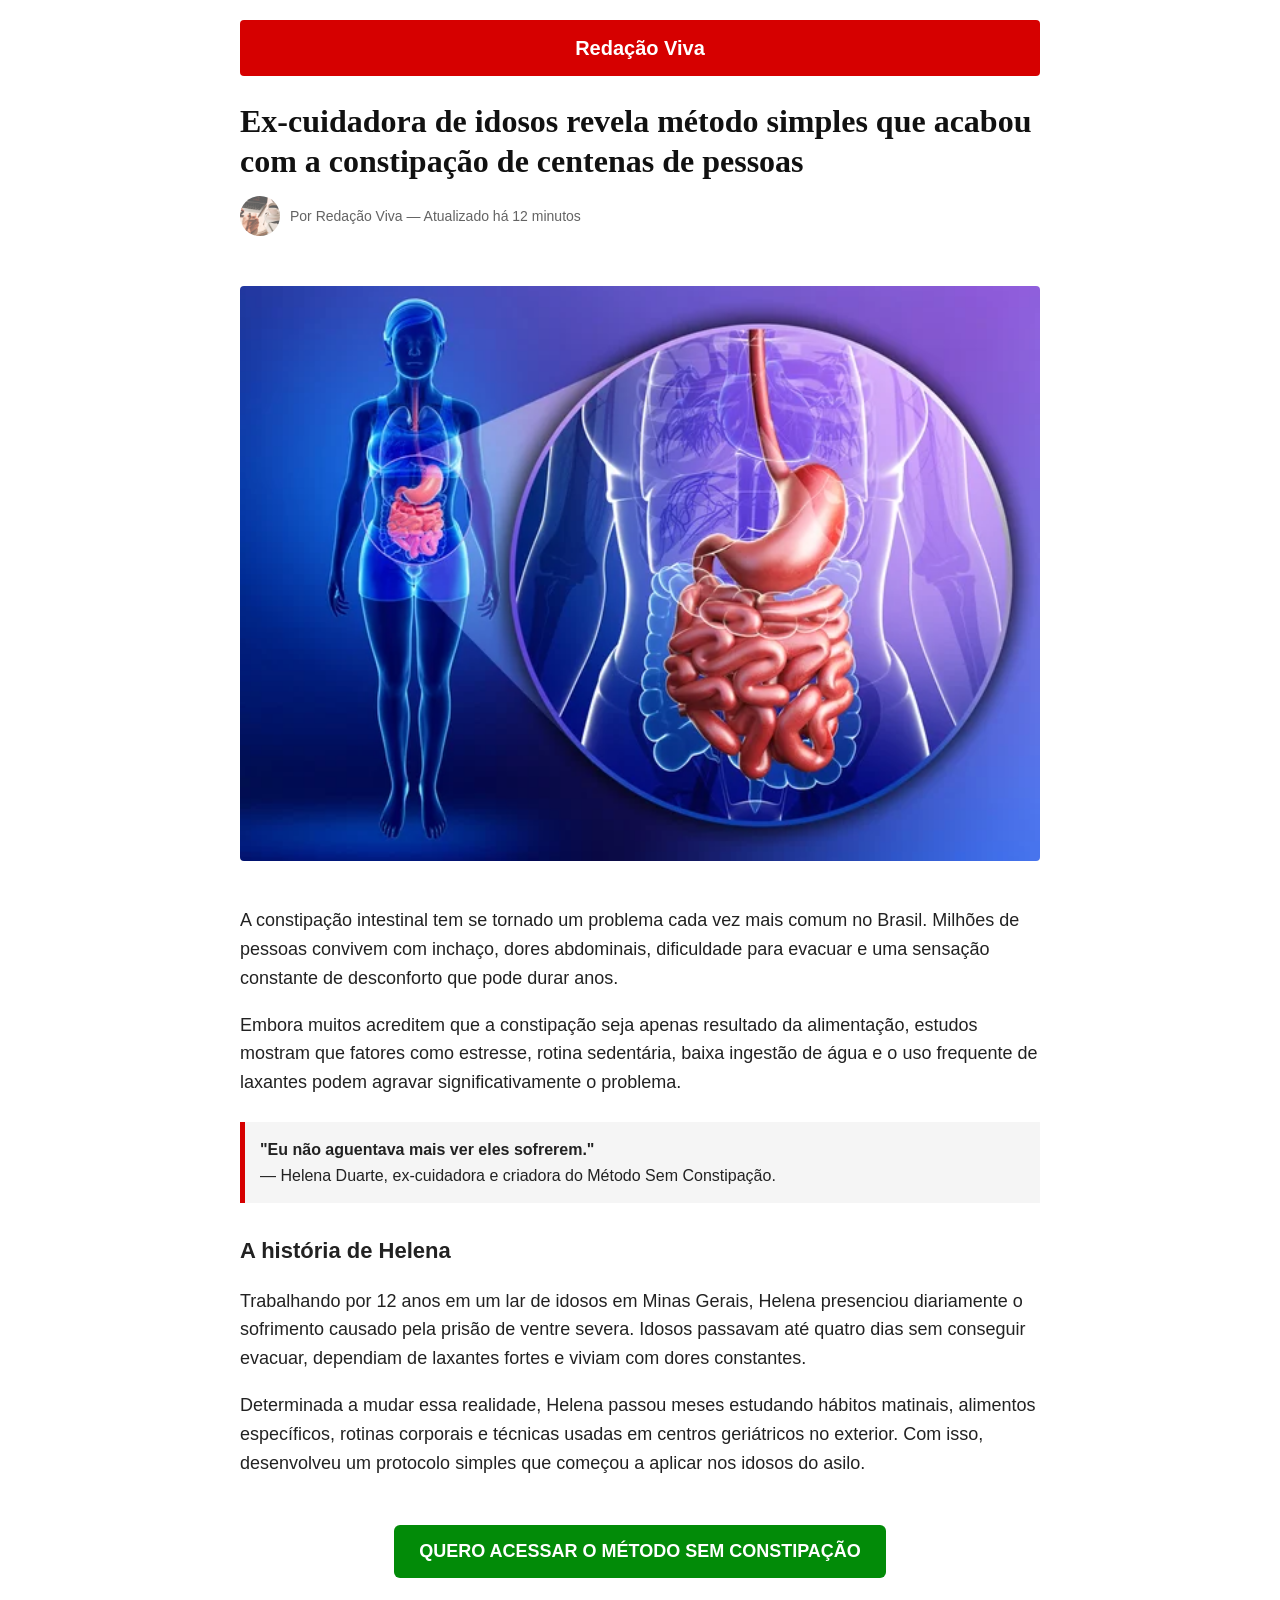
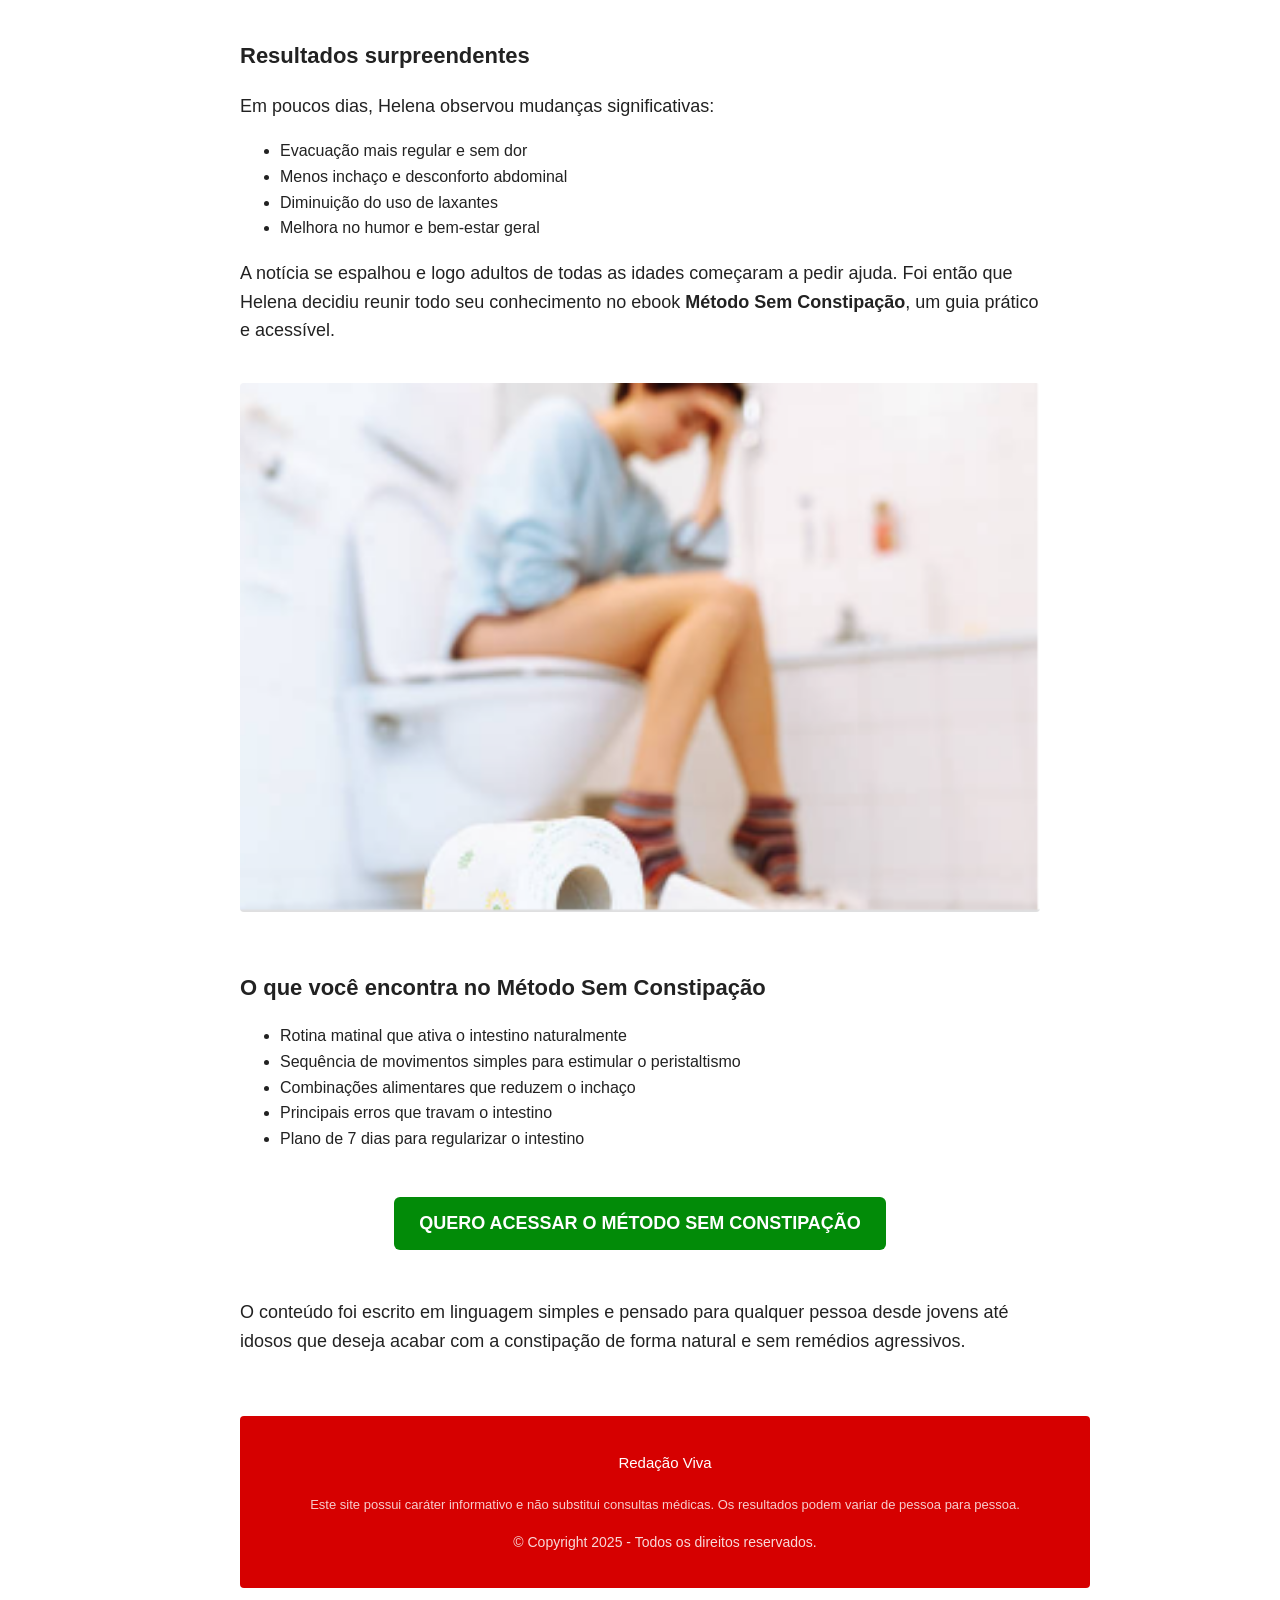
==== redacao/index.html @ 636f5563 "Add files via upload" ====
<!DOCTYPE html>
<html lang="pt-BR">
<head>
    <meta charset="UTF-8">
    <meta name="viewport" content="width=device-width, initial-scale=1.0">
    <title>Redação Viva - Método Sem Constipação</title>
    <style>
        body {
            font-family: Arial, Helvetica, sans-serif;
            background: #ffffff;
            margin: 0;
            padding: 0;
            line-height: 1.6;
            color: #222;
        }

        .container {
            max-width: 800px;
            margin: auto;
            padding: 20px;
        }

        /* HEADER AGORA DENTRO DO CONTAINER */
        header {
            background: #d60000;
            color: #fff;
            padding: 12px 15px;
            font-size: 20px;
            font-weight: bold;
            text-align: center;
            border-radius: 4px;
        }

        h1 {
            font-size: 32px;
            color: #111;
            font-family: 'Georgia', 'Times New Roman', serif;
            line-height: 1.25;
            font-weight: 700;
            margin: 25px 0 15px 0;
        }

        h2 {
            font-size: 22px;
            margin-top: 30px;
        }

        p {
            font-size: 18px;
        }

        .creditos {
            font-size: 14px;
            opacity: 0.7;
            margin-bottom: 30px;
        }

        .cta {
    display: inline-block;      /* Não ocupa 100% da largura */
    text-align: center;
    background: #028b08;
    color: #fff;
    padding: 12px 25px;         /* Ajuste o tamanho vertical/horizontal */
    font-size: 18px;            /* Menor que antes */
    border-radius: 6px;
    margin: 30px auto;          /* Centraliza o botão */
    font-weight: bold;
    text-decoration: none;
}


        .cta:hover {
            background: #1b5e20;
        }

        .box {
            background: #f5f5f5;
            padding: 15px;
            border-left: 5px solid #d60000;
            margin: 25px 0;
        }

        /* IMAGEM RESPONSIVA */
        .top-image {
            width: 100%;
            height: auto;
            margin: 20px 0;
            border-radius: 4px;
        }

        /* RODAPÉ AGORA DENTRO DO CONTAINER */
        footer {
            margin-top: 60px;
        }

        .footer-bar {
            background: #d60000;
            width: 100%;
            padding: 35px 25px;
            text-align: center;
            color: #fff;
            font-size: 15px;
            font-weight: 300;
            line-height: 1.6;
            border-radius: 4px;
        }

        .footer-links {
            margin-top: 15px;
            font-size: 14px;
            opacity: 0.9;
        }

        .footer-links a {
            color: #fff;
            text-decoration: underline;
            margin: 0 8px;
            opacity: 0.9;
        }

        .footer-disclaimer {
            margin-top: 20px;
            font-size: 13px;
            opacity: 0.8;
        }

        .copy {
            margin-top: 15px;
            font-size: 14px;
            opacity: 0.85;
        }
    </style>
</head>
<body>

<div class="container">

    <!-- HEADER DENTRO DO CONTAINER -->
    <header>
        Redação Viva
    </header>

    <h1>
        Ex-cuidadora de idosos revela método simples que acabou com a constipação de centenas de pessoas
    </h1>

    <!-- Créditos com imagem circular -->
<p class="creditos">
    <img src="images/redação.png" alt="Foto Redação" class="creditos-img">
    Por Redação Viva — Atualizado há 12 minutos
</p>

<style>
.creditos {
    font-size: 14px;
    opacity: 0.7;
    margin-bottom: 30px;
    display: flex;
    align-items: center;
    gap: 10px; /* Espaço entre imagem e texto */
}

.creditos-img {
    width: 40px;       /* Tamanho da imagem */
    height: 40px;      /* Tamanho da imagem */
    border-radius: 50%; /* Torna circular */
    object-fit: cover;  /* Mantém proporção e recorta */
}
</style>


    <!-- IMAGEM ACIMA DO PARÁGRAFO -->
    <img src="images/intest.jpg" alt="Imagem sobre constipação" class="top-image">

    <p>
        A constipação intestinal tem se tornado um problema cada vez mais comum no Brasil. Milhões de pessoas convivem com
        inchaço, dores abdominais, dificuldade para evacuar e uma sensação constante de desconforto que pode durar anos.
    </p>

    <p>
        Embora muitos acreditem que a constipação seja apenas resultado da alimentação, estudos mostram que fatores como
        estresse, rotina sedentária, baixa ingestão de água e o uso frequente de laxantes podem agravar significativamente
        o problema.
    </p>

    <div class="box">
        <strong>"Eu não aguentava mais ver eles sofrerem."</strong><br>
        — Helena Duarte, ex-cuidadora e criadora do Método Sem Constipação.
    </div>

    <h2>A história de Helena</h2>

    <p>
        Trabalhando por 12 anos em um lar de idosos em Minas Gerais, Helena presenciou diariamente o sofrimento causado
        pela prisão de ventre severa. Idosos passavam até quatro dias sem conseguir evacuar, dependiam de laxantes fortes
        e viviam com dores constantes.
    </p>

    <p>
        Determinada a mudar essa realidade, Helena passou meses estudando hábitos matinais, alimentos específicos, rotinas
        corporais e técnicas usadas em centros geriátricos no exterior. Com isso, desenvolveu um protocolo simples que começou
        a aplicar nos idosos do asilo.
    </p>

    <div style="text-align:center;">
    <a class="cta" href="https://receitasdestravei.site/eu-quero/">QUERO ACESSAR O MÉTODO SEM CONSTIPAÇÃO</a>
</div>


    <h2>Resultados surpreendentes</h2>

    <p>Em poucos dias, Helena observou mudanças significativas:</p>

    <ul>
        <li>Evacuação mais regular e sem dor</li>
        <li>Menos inchaço e desconforto abdominal</li>
        <li>Diminuição do uso de laxantes</li>
        <li>Melhora no humor e bem-estar geral</li>
    </ul>

    <p>
        A notícia se espalhou e logo adultos de todas as idades começaram a pedir ajuda. Foi então que Helena decidiu
        reunir todo seu conhecimento no ebook <strong>Método Sem Constipação</strong>, um guia prático e acessível.
    </p>

    <!-- IMAGEM ACIMA DO PARÁGRAFO -->
    <img src="images/constipaçao-mulher.png" alt="Imagem sobre constipação" class="top-image">

    <h2>O que você encontra no Método Sem Constipação</h2>

    <ul>
        <li>Rotina matinal que ativa o intestino naturalmente</li>
        <li>Sequência de movimentos simples para estimular o peristaltismo</li>
        <li>Combinações alimentares que reduzem o inchaço</li>
        <li>Principais erros que travam o intestino</li>
        <li>Plano de 7 dias para regularizar o intestino</li>
    </ul>

    <div style="text-align:center;">
    <a class="cta" href="https://receitasdestravei.site/eu-quero/">QUERO ACESSAR O MÉTODO SEM CONSTIPAÇÃO</a>
</div>


    <p>
        O conteúdo foi escrito em linguagem simples e pensado para qualquer pessoa desde jovens até idosos que deseja
        acabar com a constipação de forma natural e sem remédios agressivos.
    </p>


    <!-- RODAPÉ DENTRO DO CONTAINER -->
    <footer>
        <div class="footer-bar">
            Redação Viva  

           

            <div class="footer-disclaimer">
                Este site possui caráter informativo e não substitui consultas médicas.  
                Os resultados podem variar de pessoa para pessoa.
            </div>

            <div class="copy">
                © Copyright 2025 - Todos os direitos reservados.
            </div>
        </div>
    </footer>

</div>

</body>
</html>
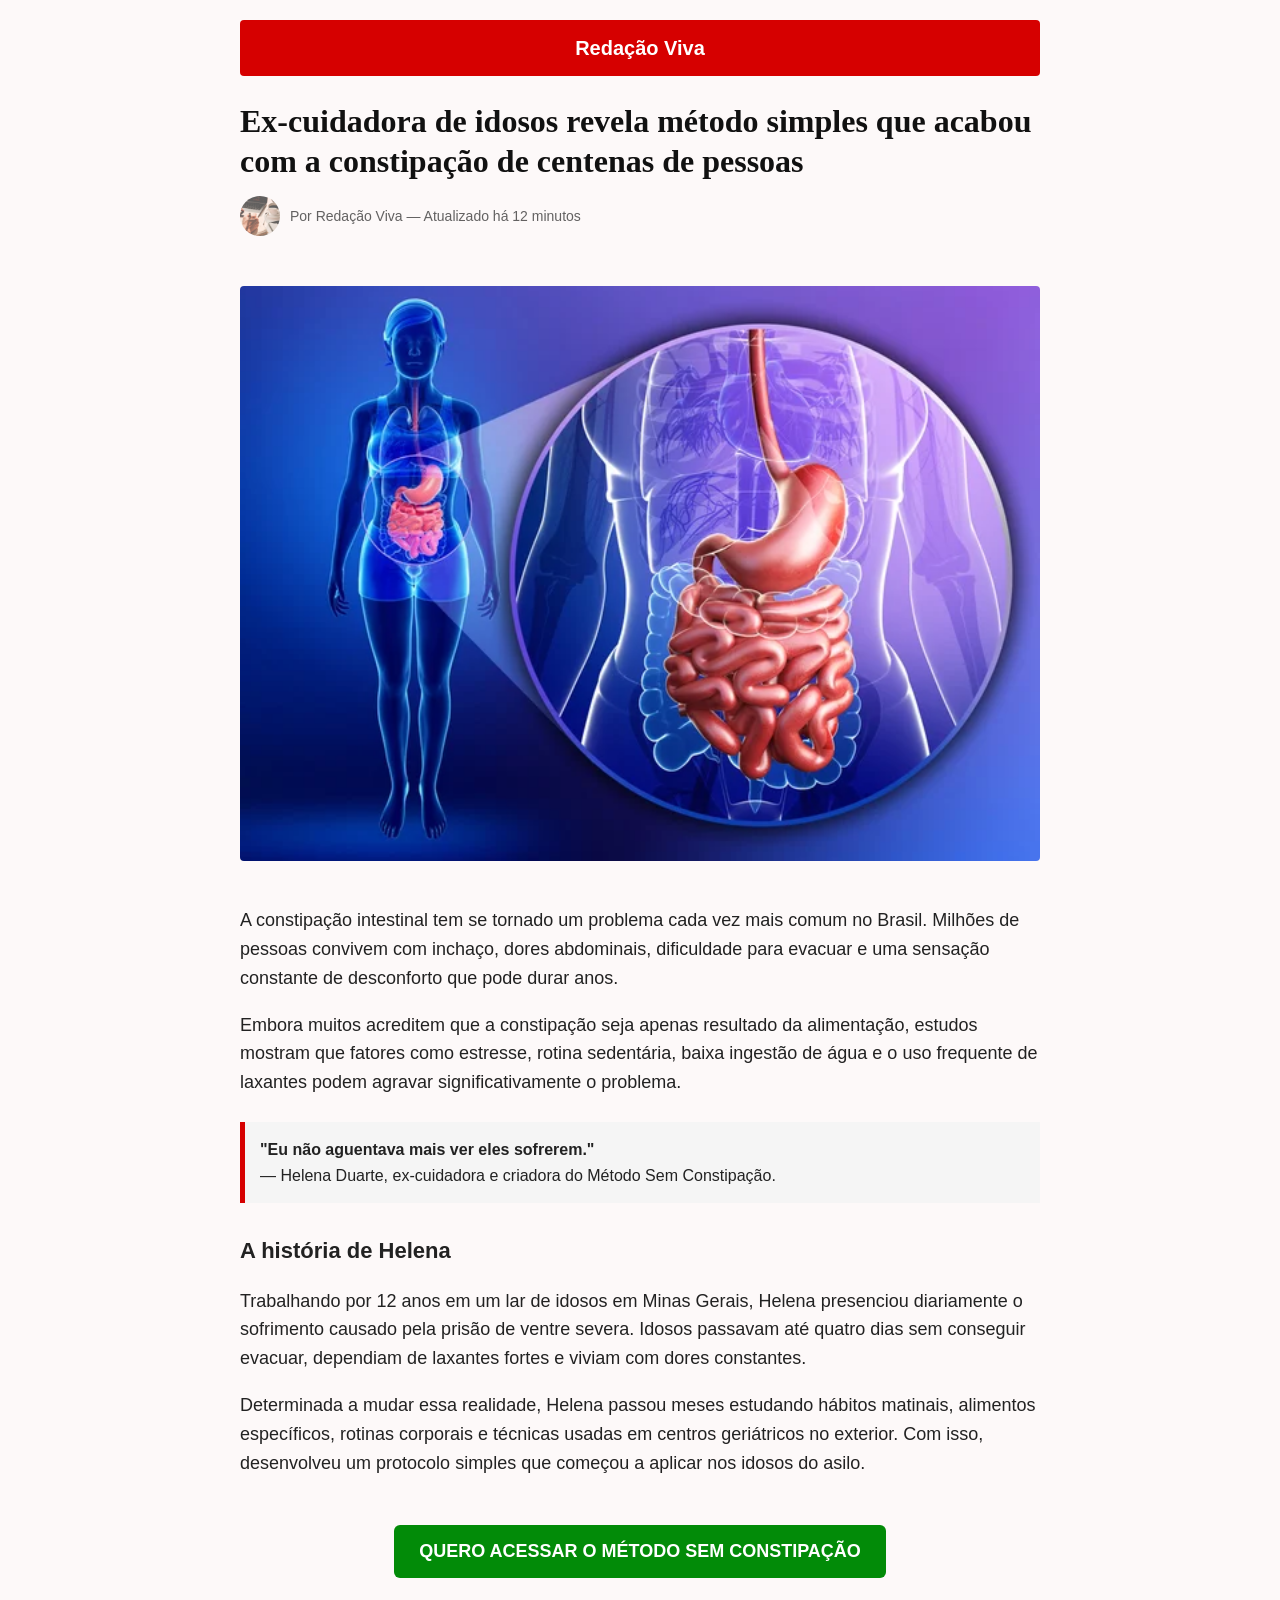
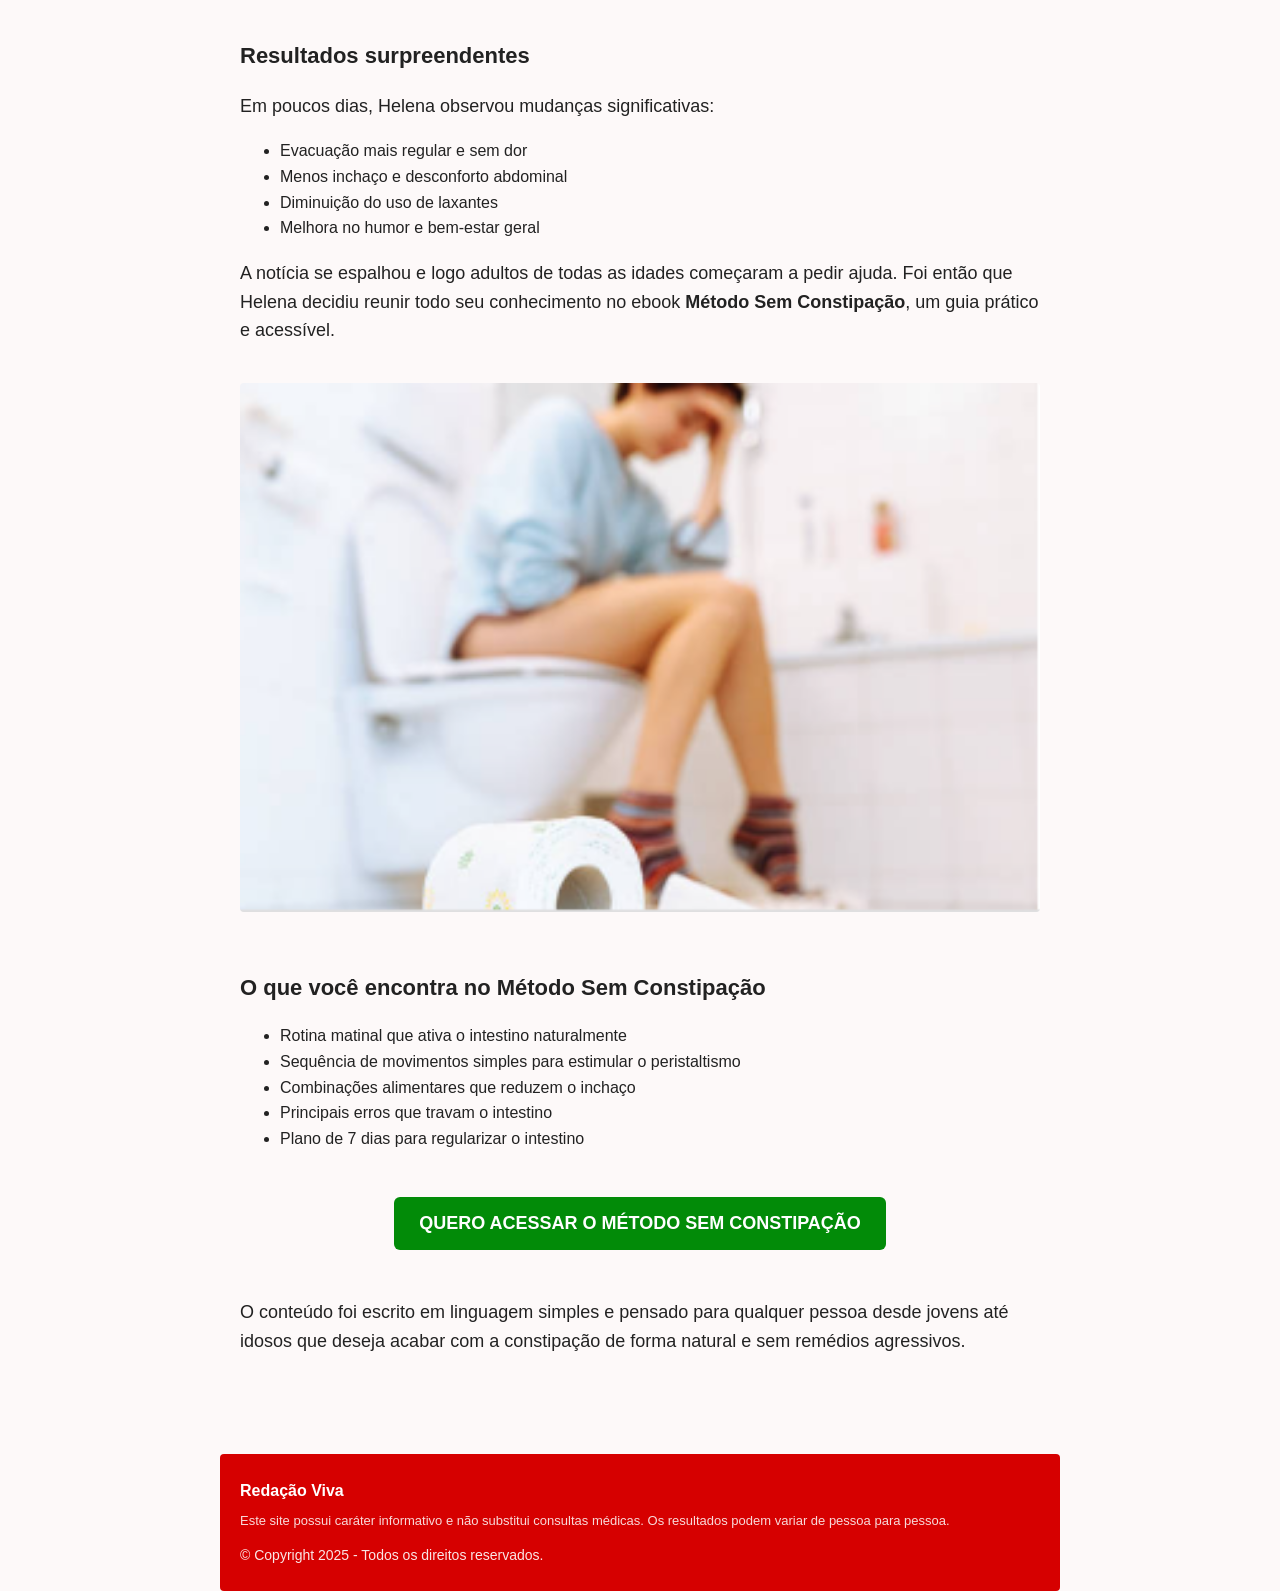
==== commit d45d4cd5: "Update index.html" ====
--- a/redacao/index.html
+++ b/redacao/index.html
@@ -7,7 +7,7 @@
     <style>
         body {
             font-family: Arial, Helvetica, sans-serif;
-            background: #ffffff;
+            background: #fdf9f9;
             margin: 0;
             padding: 0;
             line-height: 1.6;
@@ -16,11 +16,11 @@
 
         .container {
             max-width: 800px;
-            margin: auto;
-            padding: 20px;
-        }
-
-        /* HEADER AGORA DENTRO DO CONTAINER */
+            margin: 0 auto;
+            padding: 20px 20px 40px 20px;
+        }
+
+        /* HEADER */
         header {
             background: #d60000;
             color: #fff;
@@ -53,21 +53,30 @@
             font-size: 14px;
             opacity: 0.7;
             margin-bottom: 30px;
+            display: flex;
+            align-items: center;
+            gap: 10px;
+        }
+
+        .creditos-img {
+            width: 40px;
+            height: 40px;
+            border-radius: 50%;
+            object-fit: cover;
         }
 
         .cta {
-    display: inline-block;      /* Não ocupa 100% da largura */
-    text-align: center;
-    background: #028b08;
-    color: #fff;
-    padding: 12px 25px;         /* Ajuste o tamanho vertical/horizontal */
-    font-size: 18px;            /* Menor que antes */
-    border-radius: 6px;
-    margin: 30px auto;          /* Centraliza o botão */
-    font-weight: bold;
-    text-decoration: none;
-}
-
+            display: inline-block;
+            text-align: center;
+            background: #028b08;
+            color: #fff;
+            padding: 12px 25px;
+            font-size: 18px;
+            border-radius: 6px;
+            margin: 30px auto;
+            font-weight: bold;
+            text-decoration: none;
+        }
 
         .cta:hover {
             background: #1b5e20;
@@ -88,174 +97,162 @@
             border-radius: 4px;
         }
 
-        /* RODAPÉ AGORA DENTRO DO CONTAINER */
+        /* RODAPÉ ALINHADO AO CONTEÚDO */
         footer {
-            margin-top: 60px;
+            margin-top: 40px;
         }
 
         .footer-bar {
+            max-width: 800px;
+            margin: 0 auto 0 auto;
             background: #d60000;
-            width: 100%;
-            padding: 35px 25px;
-            text-align: center;
+            padding: 24px 20px;
             color: #fff;
             font-size: 15px;
             font-weight: 300;
             line-height: 1.6;
             border-radius: 4px;
-        }
-
-        .footer-links {
-            margin-top: 15px;
+            text-align: left; /* acompanha alinhamento do texto do site */
+        }
+
+        .footer-title {
+            font-weight: 700;
+            font-size: 16px;
+            margin-bottom: 8px;
+        }
+
+        .footer-disclaimer {
+            margin-top: 5px;
+            font-size: 13px;
+            opacity: 0.85;
+        }
+
+        .copy {
+            margin-top: 12px;
             font-size: 14px;
             opacity: 0.9;
         }
 
-        .footer-links a {
-            color: #fff;
-            text-decoration: underline;
-            margin: 0 8px;
-            opacity: 0.9;
-        }
-
-        .footer-disclaimer {
-            margin-top: 20px;
-            font-size: 13px;
-            opacity: 0.8;
-        }
-
-        .copy {
-            margin-top: 15px;
-            font-size: 14px;
-            opacity: 0.85;
+        @media (max-width: 480px) {
+            h1 {
+                font-size: 26px;
+            }
+            h2 {
+                font-size: 20px;
+            }
+            p {
+                font-size: 16px;
+            }
+            .cta {
+                width: 100%;
+                box-sizing: border-box;
+            }
         }
     </style>
 </head>
 <body>
 
-<div class="container">
-
-    <!-- HEADER DENTRO DO CONTAINER -->
-    <header>
-        Redação Viva
-    </header>
-
-    <h1>
-        Ex-cuidadora de idosos revela método simples que acabou com a constipação de centenas de pessoas
-    </h1>
-
-    <!-- Créditos com imagem circular -->
-<p class="creditos">
-    <img src="images/redação.png" alt="Foto Redação" class="creditos-img">
-    Por Redação Viva — Atualizado há 12 minutos
-</p>
-
-<style>
-.creditos {
-    font-size: 14px;
-    opacity: 0.7;
-    margin-bottom: 30px;
-    display: flex;
-    align-items: center;
-    gap: 10px; /* Espaço entre imagem e texto */
-}
-
-.creditos-img {
-    width: 40px;       /* Tamanho da imagem */
-    height: 40px;      /* Tamanho da imagem */
-    border-radius: 50%; /* Torna circular */
-    object-fit: cover;  /* Mantém proporção e recorta */
-}
-</style>
-
-
-    <!-- IMAGEM ACIMA DO PARÁGRAFO -->
-    <img src="images/intest.jpg" alt="Imagem sobre constipação" class="top-image">
-
-    <p>
-        A constipação intestinal tem se tornado um problema cada vez mais comum no Brasil. Milhões de pessoas convivem com
-        inchaço, dores abdominais, dificuldade para evacuar e uma sensação constante de desconforto que pode durar anos.
-    </p>
-
-    <p>
-        Embora muitos acreditem que a constipação seja apenas resultado da alimentação, estudos mostram que fatores como
-        estresse, rotina sedentária, baixa ingestão de água e o uso frequente de laxantes podem agravar significativamente
-        o problema.
-    </p>
-
-    <div class="box">
-        <strong>"Eu não aguentava mais ver eles sofrerem."</strong><br>
-        — Helena Duarte, ex-cuidadora e criadora do Método Sem Constipação.
+    <div class="container">
+
+        <!-- HEADER -->
+        <header>
+            Redação Viva
+        </header>
+
+        <h1>
+            Ex-cuidadora de idosos revela método simples que acabou com a constipação de centenas de pessoas
+        </h1>
+
+        <!-- Créditos com imagem circular -->
+        <p class="creditos">
+            <img src="images/redação.png" alt="Foto Redação" class="creditos-img">
+            Por Redação Viva — Atualizado há 12 minutos
+        </p>
+
+        <!-- IMAGEM ACIMA DO PARÁGRAFO -->
+        <img src="images/intest.jpg" alt="Imagem sobre constipação" class="top-image">
+
+        <p>
+            A constipação intestinal tem se tornado um problema cada vez mais comum no Brasil. Milhões de pessoas convivem com
+            inchaço, dores abdominais, dificuldade para evacuar e uma sensação constante de desconforto que pode durar anos.
+        </p>
+
+        <p>
+            Embora muitos acreditem que a constipação seja apenas resultado da alimentação, estudos mostram que fatores como
+            estresse, rotina sedentária, baixa ingestão de água e o uso frequente de laxantes podem agravar significativamente
+            o problema.
+        </p>
+
+        <div class="box">
+            <strong>"Eu não aguentava mais ver eles sofrerem."</strong><br>
+            — Helena Duarte, ex-cuidadora e criadora do Método Sem Constipação.
+        </div>
+
+        <h2>A história de Helena</h2>
+
+        <p>
+            Trabalhando por 12 anos em um lar de idosos em Minas Gerais, Helena presenciou diariamente o sofrimento causado
+            pela prisão de ventre severa. Idosos passavam até quatro dias sem conseguir evacuar, dependiam de laxantes fortes
+            e viviam com dores constantes.
+        </p>
+
+        <p>
+            Determinada a mudar essa realidade, Helena passou meses estudando hábitos matinais, alimentos específicos, rotinas
+            corporais e técnicas usadas em centros geriátricos no exterior. Com isso, desenvolveu um protocolo simples que começou
+            a aplicar nos idosos do asilo.
+        </p>
+
+        <div style="text-align:center;">
+            <a class="cta" href="https://receitasdestravei.site/eu-quero/">QUERO ACESSAR O MÉTODO SEM CONSTIPAÇÃO</a>
+        </div>
+
+        <h2>Resultados surpreendentes</h2>
+
+        <p>Em poucos dias, Helena observou mudanças significativas:</p>
+
+        <ul>
+            <li>Evacuação mais regular e sem dor</li>
+            <li>Menos inchaço e desconforto abdominal</li>
+            <li>Diminuição do uso de laxantes</li>
+            <li>Melhora no humor e bem-estar geral</li>
+        </ul>
+
+        <p>
+            A notícia se espalhou e logo adultos de todas as idades começaram a pedir ajuda. Foi então que Helena decidiu
+            reunir todo seu conhecimento no ebook <strong>Método Sem Constipação</strong>, um guia prático e acessível.
+        </p>
+
+        <!-- IMAGEM ACIMA DO PARÁGRAFO -->
+        <img src="images/constipaçao-mulher.png" alt="Imagem sobre constipação" class="top-image">
+
+        <h2>O que você encontra no Método Sem Constipação</h2>
+
+        <ul>
+            <li>Rotina matinal que ativa o intestino naturalmente</li>
+            <li>Sequência de movimentos simples para estimular o peristaltismo</li>
+            <li>Combinações alimentares que reduzem o inchaço</li>
+            <li>Principais erros que travam o intestino</li>
+            <li>Plano de 7 dias para regularizar o intestino</li>
+        </ul>
+
+        <div style="text-align:center;">
+            <a class="cta" href="https://receitasdestravei.site/eu-quero/">QUERO ACESSAR O MÉTODO SEM CONSTIPAÇÃO</a>
+        </div>
+
+        <p>
+            O conteúdo foi escrito em linguagem simples e pensado para qualquer pessoa desde jovens até idosos que deseja
+            acabar com a constipação de forma natural e sem remédios agressivos.
+        </p>
+
     </div>
 
-    <h2>A história de Helena</h2>
-
-    <p>
-        Trabalhando por 12 anos em um lar de idosos em Minas Gerais, Helena presenciou diariamente o sofrimento causado
-        pela prisão de ventre severa. Idosos passavam até quatro dias sem conseguir evacuar, dependiam de laxantes fortes
-        e viviam com dores constantes.
-    </p>
-
-    <p>
-        Determinada a mudar essa realidade, Helena passou meses estudando hábitos matinais, alimentos específicos, rotinas
-        corporais e técnicas usadas em centros geriátricos no exterior. Com isso, desenvolveu um protocolo simples que começou
-        a aplicar nos idosos do asilo.
-    </p>
-
-    <div style="text-align:center;">
-    <a class="cta" href="https://receitasdestravei.site/eu-quero/">QUERO ACESSAR O MÉTODO SEM CONSTIPAÇÃO</a>
-</div>
-
-
-    <h2>Resultados surpreendentes</h2>
-
-    <p>Em poucos dias, Helena observou mudanças significativas:</p>
-
-    <ul>
-        <li>Evacuação mais regular e sem dor</li>
-        <li>Menos inchaço e desconforto abdominal</li>
-        <li>Diminuição do uso de laxantes</li>
-        <li>Melhora no humor e bem-estar geral</li>
-    </ul>
-
-    <p>
-        A notícia se espalhou e logo adultos de todas as idades começaram a pedir ajuda. Foi então que Helena decidiu
-        reunir todo seu conhecimento no ebook <strong>Método Sem Constipação</strong>, um guia prático e acessível.
-    </p>
-
-    <!-- IMAGEM ACIMA DO PARÁGRAFO -->
-    <img src="images/constipaçao-mulher.png" alt="Imagem sobre constipação" class="top-image">
-
-    <h2>O que você encontra no Método Sem Constipação</h2>
-
-    <ul>
-        <li>Rotina matinal que ativa o intestino naturalmente</li>
-        <li>Sequência de movimentos simples para estimular o peristaltismo</li>
-        <li>Combinações alimentares que reduzem o inchaço</li>
-        <li>Principais erros que travam o intestino</li>
-        <li>Plano de 7 dias para regularizar o intestino</li>
-    </ul>
-
-    <div style="text-align:center;">
-    <a class="cta" href="https://receitasdestravei.site/eu-quero/">QUERO ACESSAR O MÉTODO SEM CONSTIPAÇÃO</a>
-</div>
-
-
-    <p>
-        O conteúdo foi escrito em linguagem simples e pensado para qualquer pessoa desde jovens até idosos que deseja
-        acabar com a constipação de forma natural e sem remédios agressivos.
-    </p>
-
-
-    <!-- RODAPÉ DENTRO DO CONTAINER -->
+    <!-- RODAPÉ ALINHADO AO CONTEÚDO -->
     <footer>
         <div class="footer-bar">
-            Redação Viva  
-
-           
+            <div class="footer-title">Redação Viva</div>
 
             <div class="footer-disclaimer">
-                Este site possui caráter informativo e não substitui consultas médicas.  
+                Este site possui caráter informativo e não substitui consultas médicas.
                 Os resultados podem variar de pessoa para pessoa.
             </div>
 
@@ -265,7 +262,5 @@
         </div>
     </footer>
 
-</div>
-
 </body>
 </html>
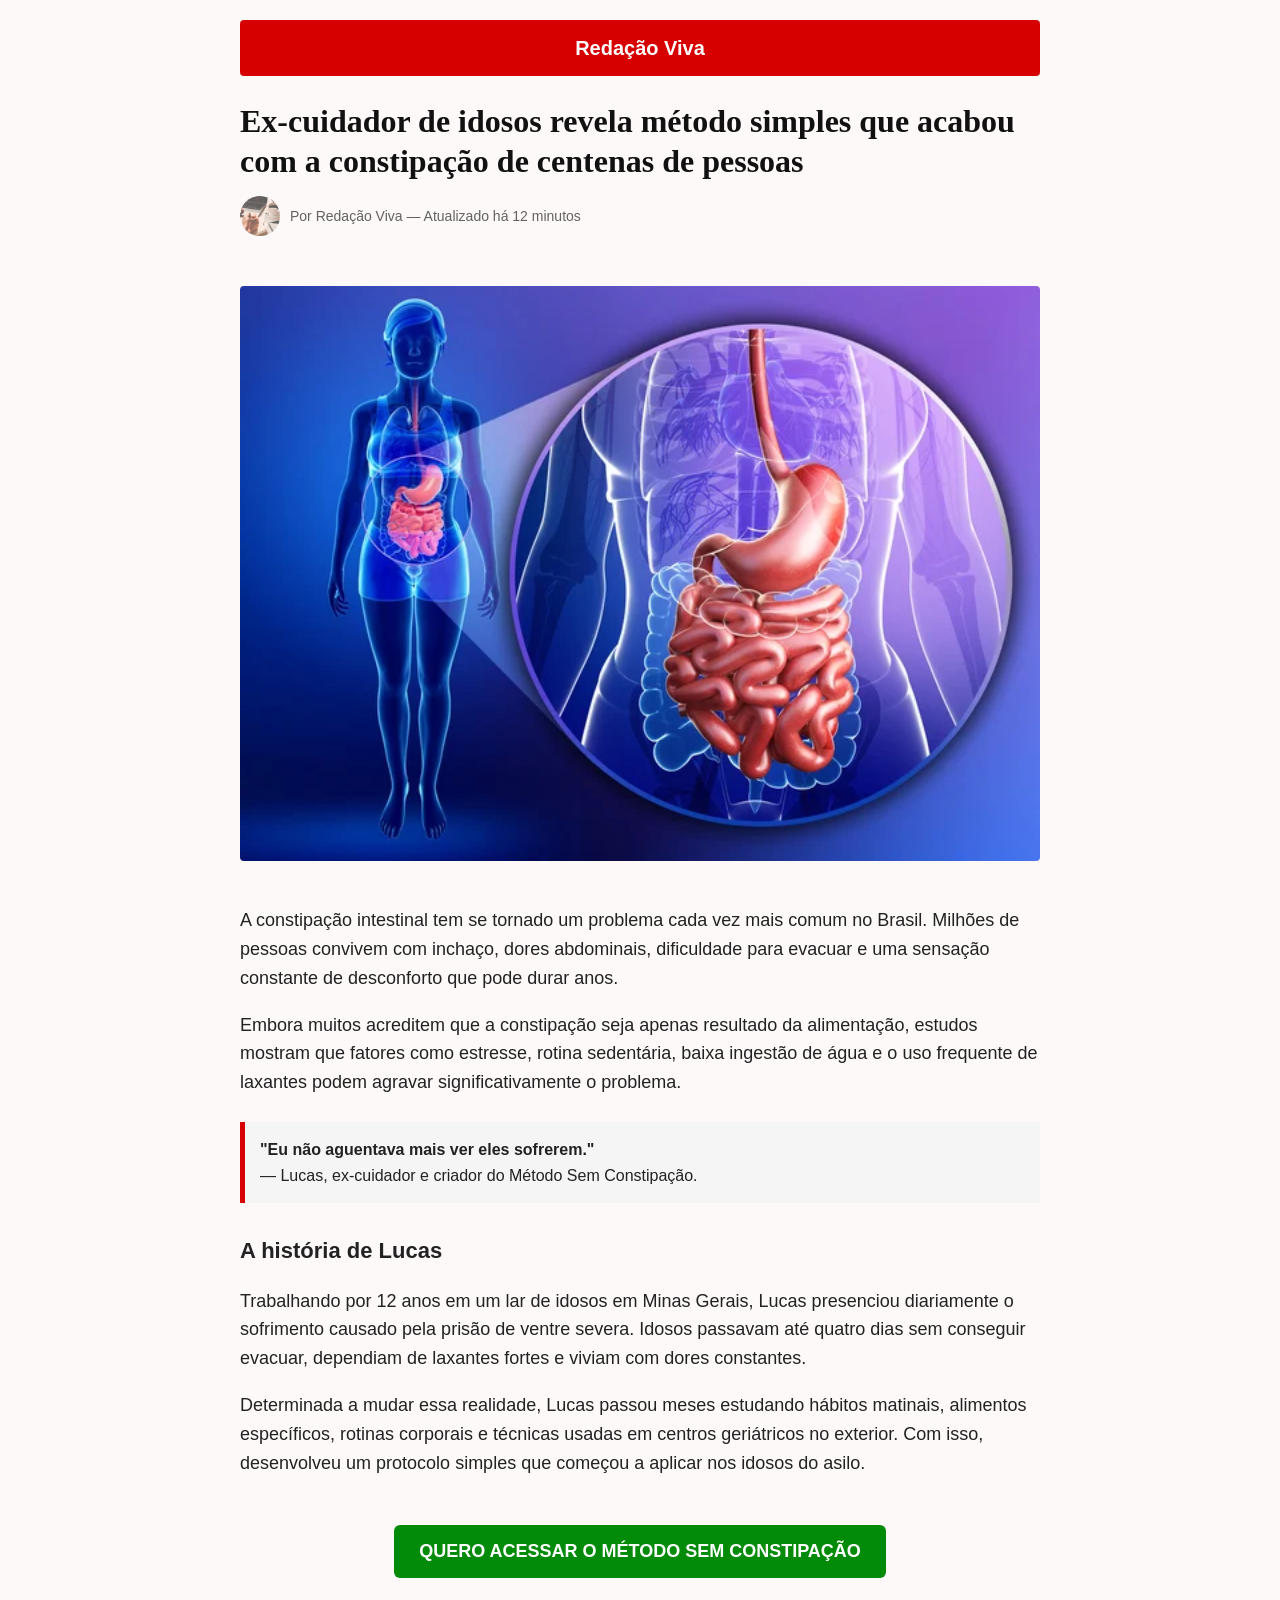
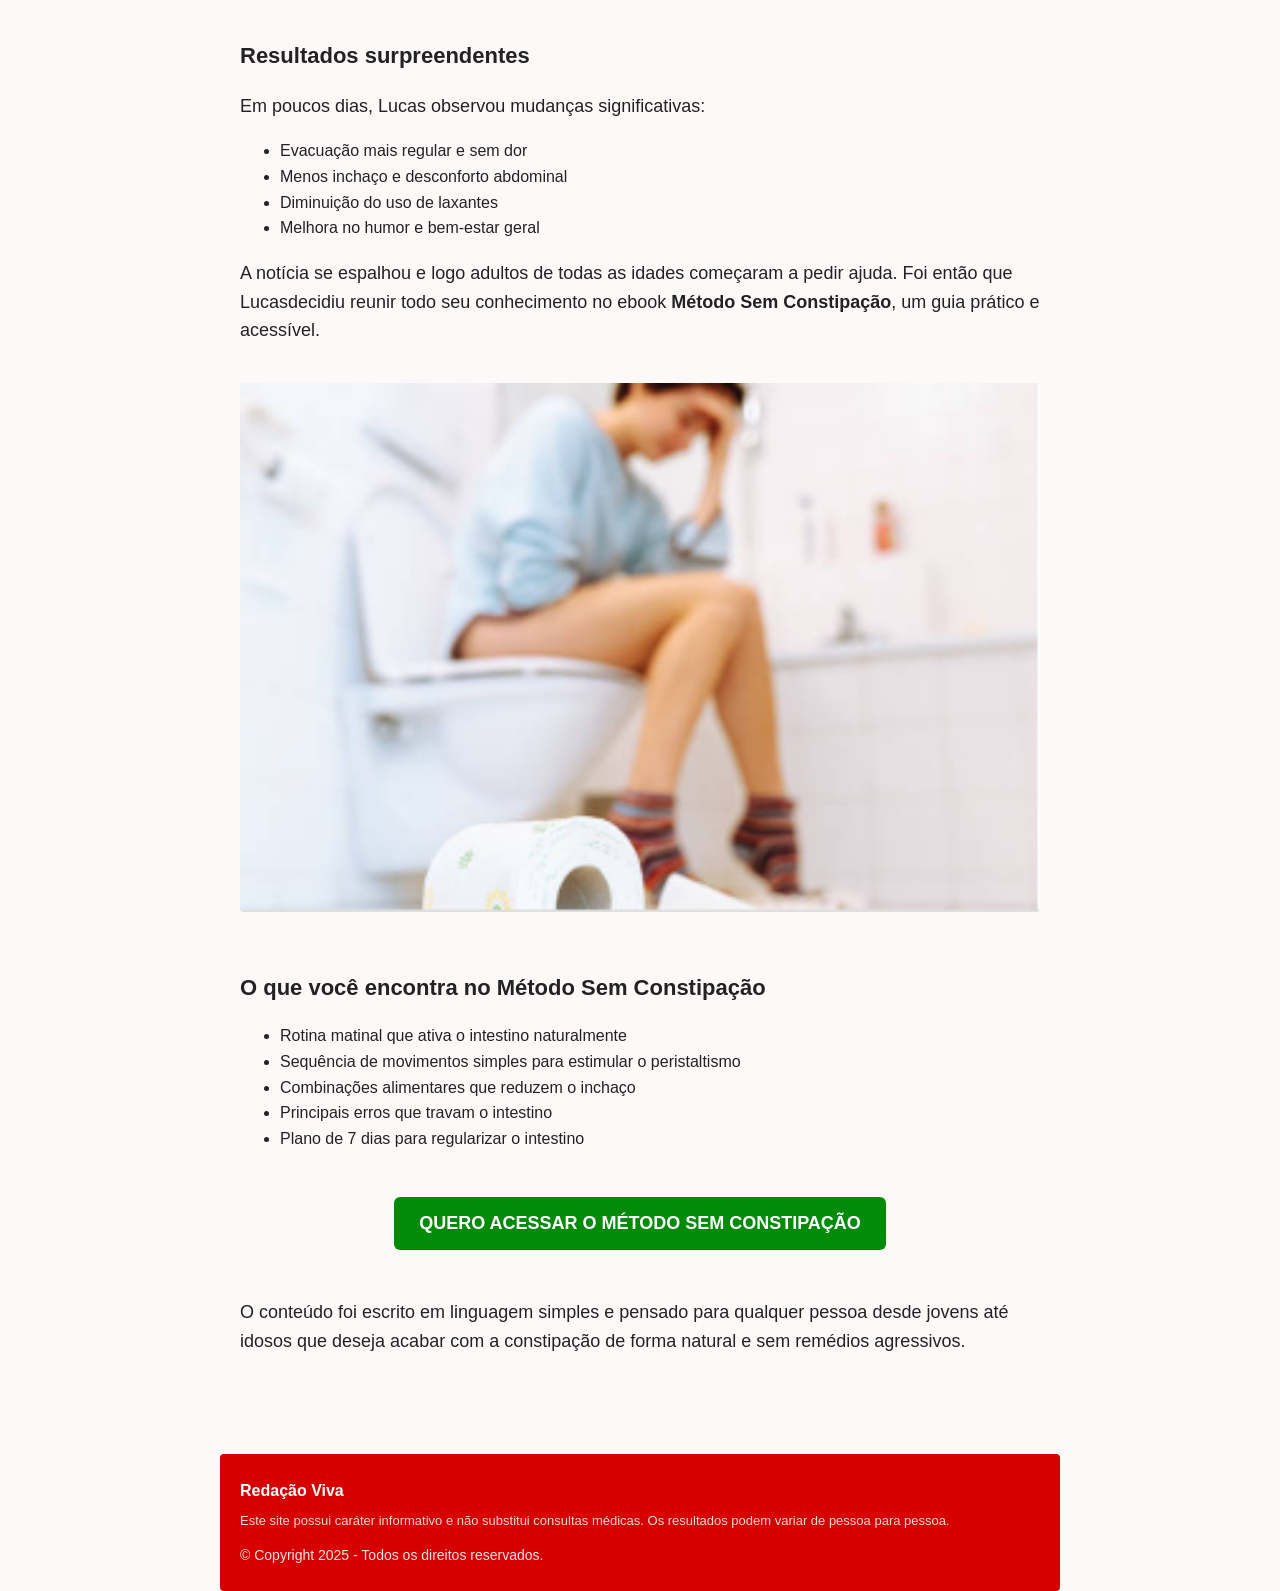
==== commit f848d712: "Update index.html" ====
--- a/redacao/index.html
+++ b/redacao/index.html
@@ -160,7 +160,7 @@
         </header>
 
         <h1>
-            Ex-cuidadora de idosos revela método simples que acabou com a constipação de centenas de pessoas
+            Ex-cuidador de idosos revela método simples que acabou com a constipação de centenas de pessoas
         </h1>
 
         <!-- Créditos com imagem circular -->
@@ -185,19 +185,19 @@
 
         <div class="box">
             <strong>"Eu não aguentava mais ver eles sofrerem."</strong><br>
-            — Helena Duarte, ex-cuidadora e criadora do Método Sem Constipação.
-        </div>
-
-        <h2>A história de Helena</h2>
-
-        <p>
-            Trabalhando por 12 anos em um lar de idosos em Minas Gerais, Helena presenciou diariamente o sofrimento causado
+            — Lucas, ex-cuidador e criador do Método Sem Constipação.
+        </div>
+
+        <h2>A história de Lucas</h2>
+
+        <p>
+            Trabalhando por 12 anos em um lar de idosos em Minas Gerais, Lucas presenciou diariamente o sofrimento causado
             pela prisão de ventre severa. Idosos passavam até quatro dias sem conseguir evacuar, dependiam de laxantes fortes
             e viviam com dores constantes.
         </p>
 
         <p>
-            Determinada a mudar essa realidade, Helena passou meses estudando hábitos matinais, alimentos específicos, rotinas
+            Determinada a mudar essa realidade, Lucas passou meses estudando hábitos matinais, alimentos específicos, rotinas
             corporais e técnicas usadas em centros geriátricos no exterior. Com isso, desenvolveu um protocolo simples que começou
             a aplicar nos idosos do asilo.
         </p>
@@ -208,7 +208,7 @@
 
         <h2>Resultados surpreendentes</h2>
 
-        <p>Em poucos dias, Helena observou mudanças significativas:</p>
+        <p>Em poucos dias, Lucas observou mudanças significativas:</p>
 
         <ul>
             <li>Evacuação mais regular e sem dor</li>
@@ -218,7 +218,7 @@
         </ul>
 
         <p>
-            A notícia se espalhou e logo adultos de todas as idades começaram a pedir ajuda. Foi então que Helena decidiu
+            A notícia se espalhou e logo adultos de todas as idades começaram a pedir ajuda. Foi então que Lucasdecidiu
             reunir todo seu conhecimento no ebook <strong>Método Sem Constipação</strong>, um guia prático e acessível.
         </p>
 
